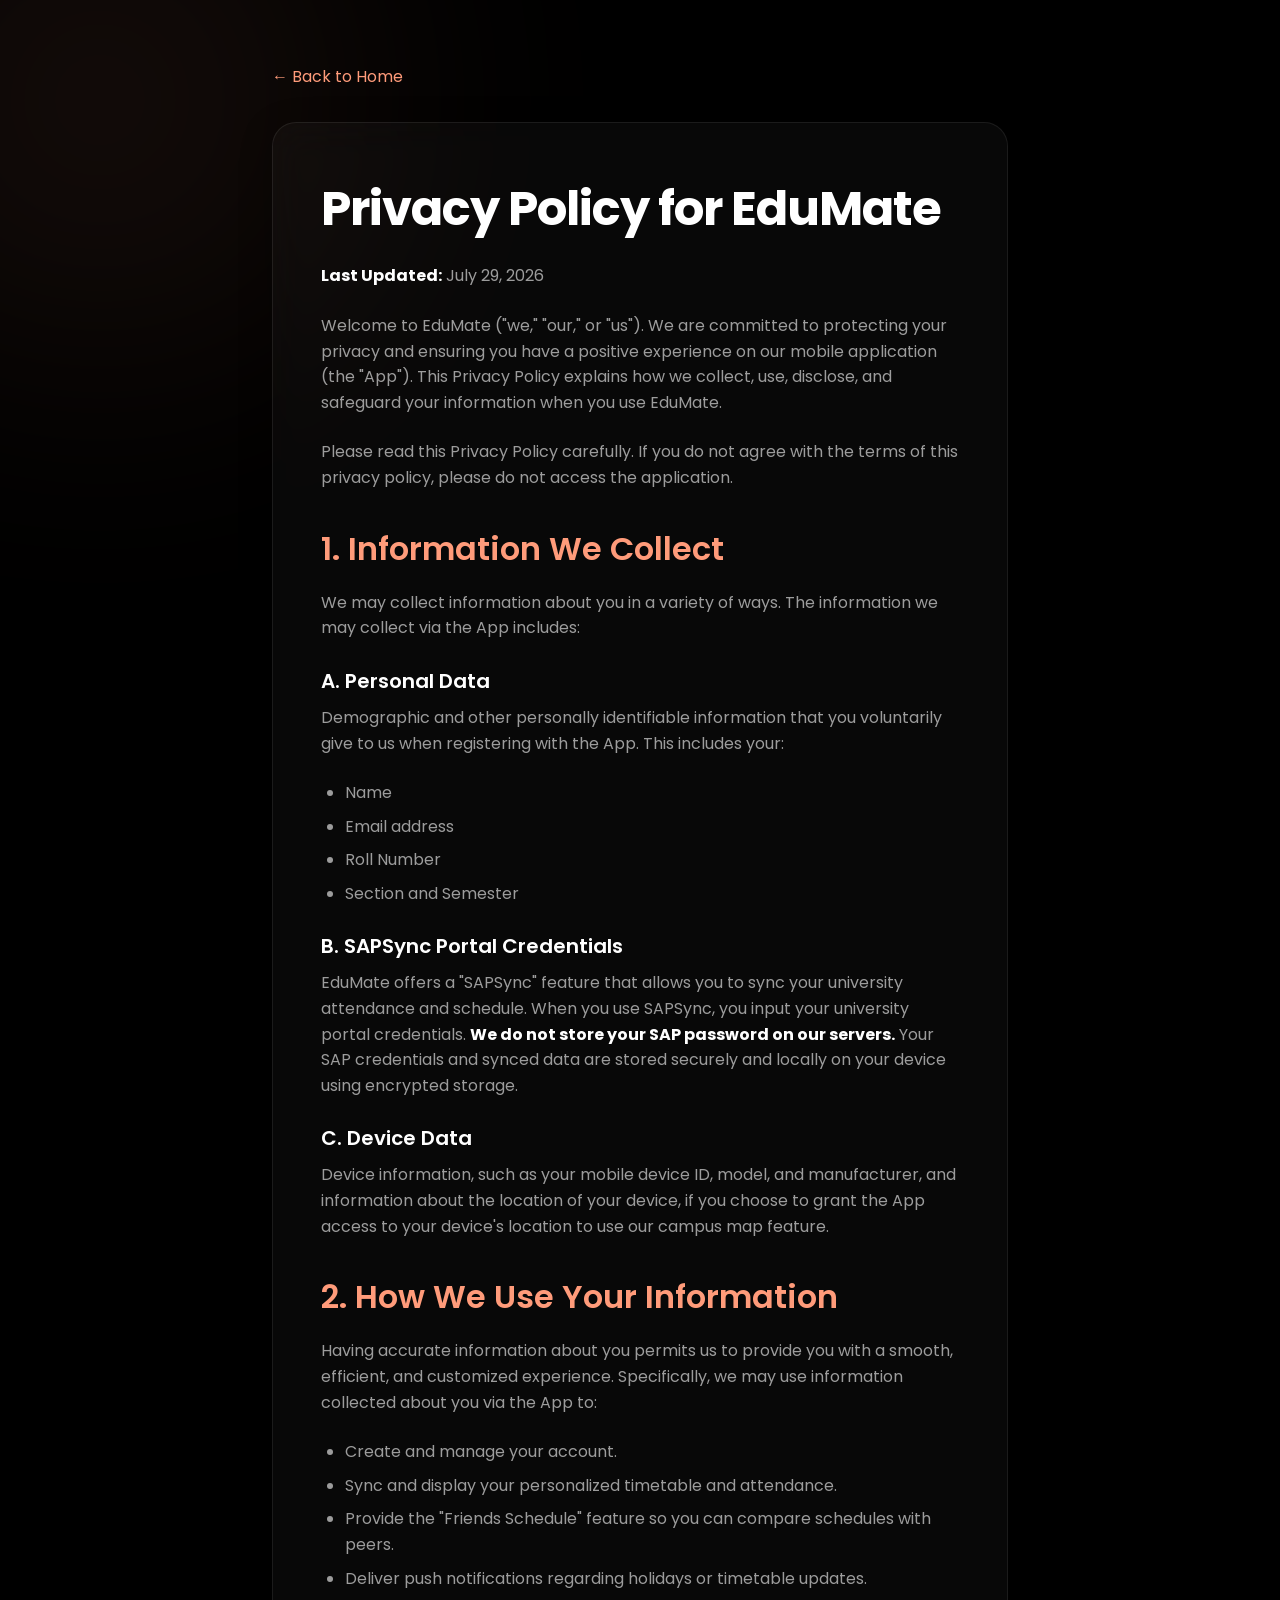
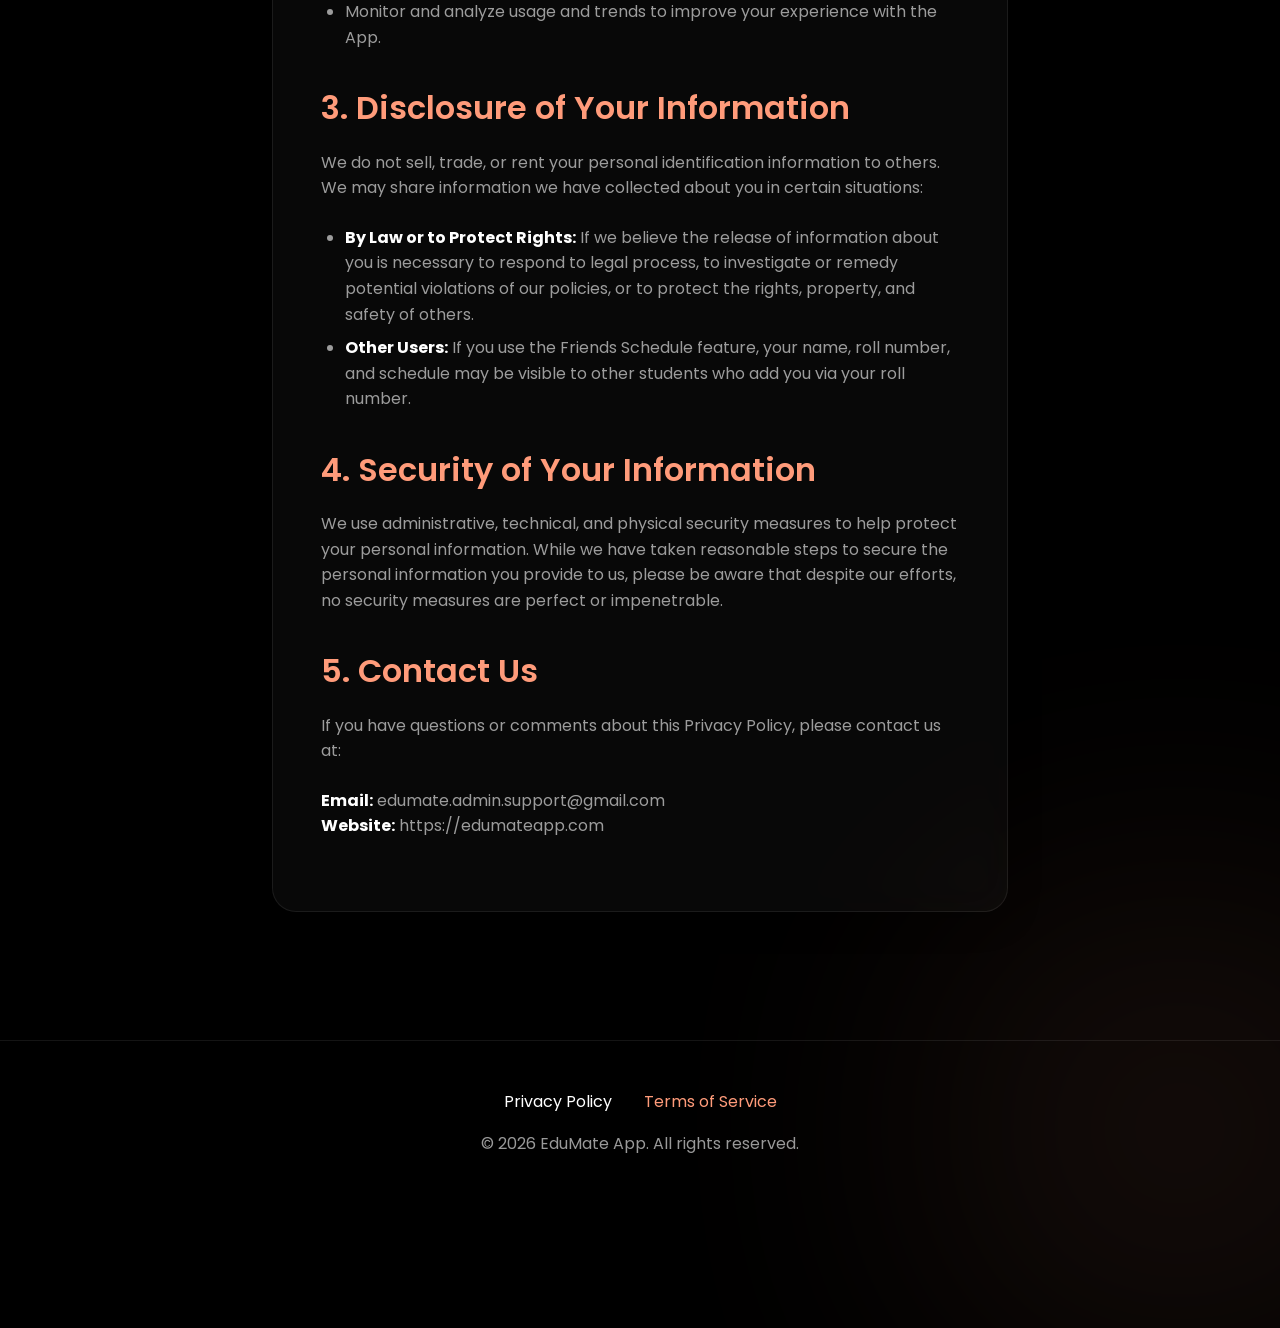
==== privacy-policy.html @ bf4d726e "first commit" ====
<!DOCTYPE html>
<html lang="en">
<head>
    <meta charset="UTF-8">
    <meta name="viewport" content="width=device-width, initial-scale=1.0">
    <title>Privacy Policy | EduMate</title>
    <link rel="stylesheet" href="style.css">
</head>
<body>
    <div class="container">
        <a href="index.html" style="display: inline-block; margin-bottom: 2rem;">&larr; Back to Home</a>
        
        <div class="glass-card policy-content" style="margin-top: 0;">
            <h1>Privacy Policy for EduMate</h1>
            <p><strong>Last Updated:</strong> July 29, 2026</p>

            <p>Welcome to EduMate ("we," "our," or "us"). We are committed to protecting your privacy and ensuring you have a positive experience on our mobile application (the "App"). This Privacy Policy explains how we collect, use, disclose, and safeguard your information when you use EduMate.</p>
            <p>Please read this Privacy Policy carefully. If you do not agree with the terms of this privacy policy, please do not access the application.</p>

            <h2>1. Information We Collect</h2>
            <p>We may collect information about you in a variety of ways. The information we may collect via the App includes:</p>

            <h3>A. Personal Data</h3>
            <p>Demographic and other personally identifiable information that you voluntarily give to us when registering with the App. This includes your:</p>
            <ul>
                <li>Name</li>
                <li>Email address</li>
                <li>Roll Number</li>
                <li>Section and Semester</li>
            </ul>

            <h3>B. SAPSync Portal Credentials</h3>
            <p>EduMate offers a "SAPSync" feature that allows you to sync your university attendance and schedule. When you use SAPSync, you input your university portal credentials. <strong>We do not store your SAP password on our servers.</strong> Your SAP credentials and synced data are stored securely and locally on your device using encrypted storage.</p>

            <h3>C. Device Data</h3>
            <p>Device information, such as your mobile device ID, model, and manufacturer, and information about the location of your device, if you choose to grant the App access to your device's location to use our campus map feature.</p>

            <h2>2. How We Use Your Information</h2>
            <p>Having accurate information about you permits us to provide you with a smooth, efficient, and customized experience. Specifically, we may use information collected about you via the App to:</p>
            <ul>
                <li>Create and manage your account.</li>
                <li>Sync and display your personalized timetable and attendance.</li>
                <li>Provide the "Friends Schedule" feature so you can compare schedules with peers.</li>
                <li>Deliver push notifications regarding holidays or timetable updates.</li>
                <li>Monitor and analyze usage and trends to improve your experience with the App.</li>
            </ul>

            <h2>3. Disclosure of Your Information</h2>
            <p>We do not sell, trade, or rent your personal identification information to others. We may share information we have collected about you in certain situations:</p>
            <ul>
                <li><strong>By Law or to Protect Rights:</strong> If we believe the release of information about you is necessary to respond to legal process, to investigate or remedy potential violations of our policies, or to protect the rights, property, and safety of others.</li>
                <li><strong>Other Users:</strong> If you use the Friends Schedule feature, your name, roll number, and schedule may be visible to other students who add you via your roll number.</li>
            </ul>

            <h2>4. Security of Your Information</h2>
            <p>We use administrative, technical, and physical security measures to help protect your personal information. While we have taken reasonable steps to secure the personal information you provide to us, please be aware that despite our efforts, no security measures are perfect or impenetrable.</p>

            <h2>5. Contact Us</h2>
            <p>If you have questions or comments about this Privacy Policy, please contact us at:</p>
            <p>
                <strong>Email:</strong> edumate.admin.support@gmail.com<br>
                <strong>Website:</strong> https://edumateapp.com
            </p>
        </div>
    </div>

    <footer>
        <div class="footer-links">
            <a href="privacy-policy.html" style="color: #fff;">Privacy Policy</a>
            <a href="terms-of-service.html">Terms of Service</a>
        </div>
        <p>&copy; 2026 EduMate App. All rights reserved.</p>
    </footer>
</body>
</html>
---- style.css ----
@import url('https://fonts.googleapis.com/css2?family=Poppins:wght@300;400;500;600;700&display=swap');

:root {
    --bg-color: #000000;
    --surface-color: #141110;
    --coral: #FF9B7A;
    --coral-dim: rgba(255, 155, 122, 0.15);
    --text-primary: #ffffff;
    --text-secondary: rgba(255, 255, 255, 0.6);
    --glass-bg: rgba(255, 255, 255, 0.03);
    --glass-border: rgba(255, 255, 255, 0.08);
}

* {
    margin: 0;
    padding: 0;
    box-sizing: border-box;
    font-family: 'Poppins', sans-serif;
}

body {
    background-color: var(--bg-color);
    color: var(--text-primary);
    line-height: 1.6;
    overflow-x: hidden;
    position: relative;
}

/* Background Ambient Glows */
body::before, body::after {
    content: '';
    position: absolute;
    width: 400px;
    height: 400px;
    border-radius: 50%;
    background: var(--coral);
    filter: blur(150px);
    opacity: 0.15;
    z-index: -1;
}

body::before {
    top: -100px;
    left: -100px;
}

body::after {
    bottom: -100px;
    right: -100px;
}

/* Typography */
h1 {
    font-size: 3rem;
    font-weight: 700;
    margin-bottom: 1rem;
    letter-spacing: -1px;
}

h2 {
    font-size: 2rem;
    font-weight: 600;
    margin-top: 2rem;
    margin-bottom: 1rem;
    color: var(--coral);
}

h3 {
    font-size: 1.25rem;
    font-weight: 600;
    margin-top: 1.5rem;
    margin-bottom: 0.5rem;
}

p {
    color: var(--text-secondary);
    margin-bottom: 1.5rem;
}

a {
    color: var(--coral);
    text-decoration: none;
    transition: all 0.3s ease;
}

a:hover {
    color: #fff;
}

/* Layout */
.container {
    max-width: 800px;
    margin: 0 auto;
    padding: 4rem 2rem;
}

.landing-container {
    max-width: 1200px;
    min-height: 100vh;
    display: flex;
    flex-direction: column;
    justify-content: center;
    align-items: center;
    text-align: center;
    margin: 0 auto;
    padding: 2rem;
}

/* Glassmorphism Card */
.glass-card {
    background: var(--glass-bg);
    backdrop-filter: blur(20px);
    -webkit-backdrop-filter: blur(20px);
    border: 1px solid var(--glass-border);
    border-radius: 24px;
    padding: 3rem;
    margin-top: 2rem;
    box-shadow: 0 8px 32px 0 rgba(0, 0, 0, 0.3);
}

/* Buttons */
.btn {
    display: inline-block;
    background: var(--coral);
    color: #000;
    font-weight: 600;
    padding: 1rem 2.5rem;
    border-radius: 12px;
    border: none;
    cursor: pointer;
    transition: transform 0.3s ease, box-shadow 0.3s ease;
    margin-top: 1rem;
}

.btn:hover {
    transform: translateY(-2px);
    box-shadow: 0 10px 20px rgba(255, 155, 122, 0.2);
    color: #000;
}

.btn-outline {
    background: transparent;
    color: var(--coral);
    border: 1px solid var(--coral);
    margin-left: 1rem;
}

.btn-outline:hover {
    background: var(--coral-dim);
    color: var(--coral);
}

/* Footer */
footer {
    text-align: center;
    padding: 3rem 0;
    margin-top: 4rem;
    border-top: 1px solid var(--glass-border);
}

.footer-links {
    display: flex;
    justify-content: center;
    gap: 2rem;
    margin-bottom: 1rem;
}

/* Markdown specific styling for policies */
.policy-content ul, .policy-content ol {
    margin-bottom: 1.5rem;
    padding-left: 1.5rem;
    color: var(--text-secondary);
}

.policy-content li {
    margin-bottom: 0.5rem;
}

.policy-content strong {
    color: var(--text-primary);
}

@media (max-width: 768px) {
    h1 { font-size: 2.5rem; }
    .glass-card { padding: 2rem; }
}
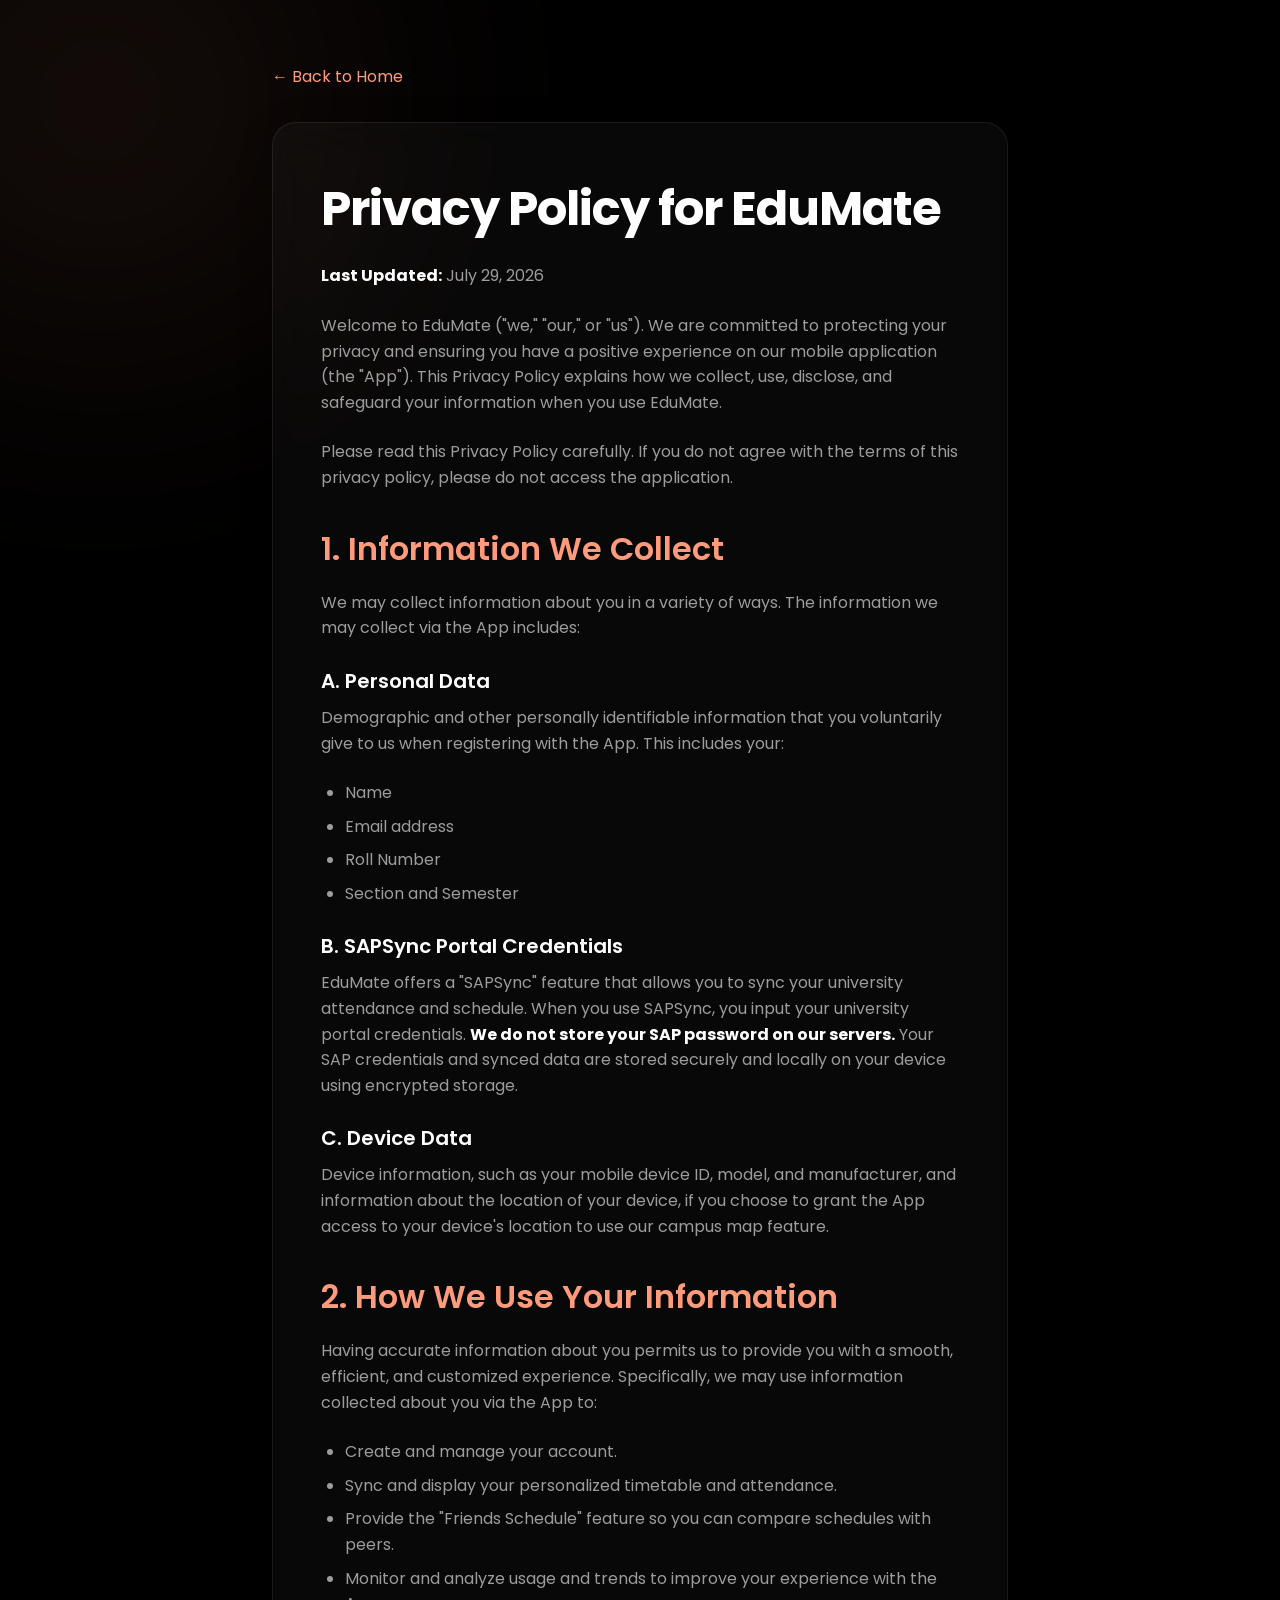
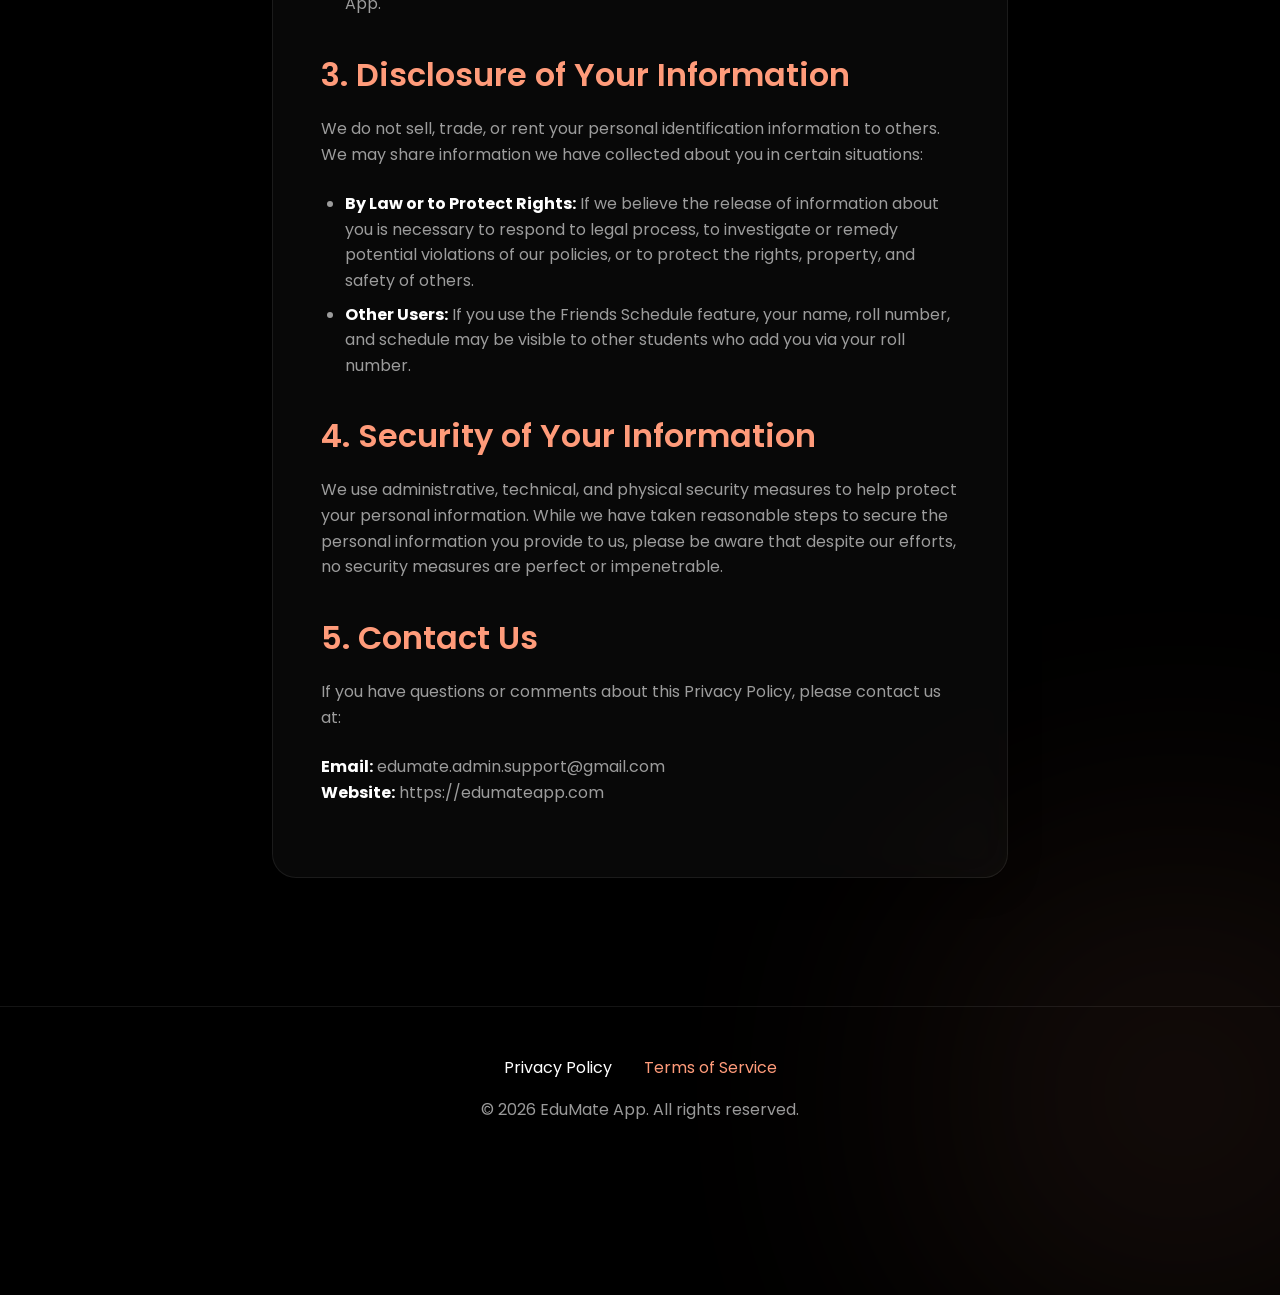
==== commit 1ef290fd: "About SapSync" ====
--- a/privacy-policy.html
+++ b/privacy-policy.html
@@ -41,7 +41,6 @@
                 <li>Create and manage your account.</li>
                 <li>Sync and display your personalized timetable and attendance.</li>
                 <li>Provide the "Friends Schedule" feature so you can compare schedules with peers.</li>
-                <li>Deliver push notifications regarding holidays or timetable updates.</li>
                 <li>Monitor and analyze usage and trends to improve your experience with the App.</li>
             </ul>
 
--- a/style.css
+++ b/style.css
@@ -24,6 +24,8 @@
     line-height: 1.6;
     overflow-x: hidden;
     position: relative;
+    word-wrap: break-word;
+    overflow-wrap: break-word;
 }
 
 /* Background Ambient Glows */
@@ -183,4 +185,51 @@
 @media (max-width: 768px) {
     h1 { font-size: 2.5rem; }
     .glass-card { padding: 2rem; }
-}
+    .features-grid { grid-template-columns: 1fr; }
+}
+
+/* Features Grid */
+.features-grid {
+    display: grid;
+    grid-template-columns: repeat(auto-fit, minmax(300px, 1fr));
+    gap: 2rem;
+    margin-top: 2rem;
+    margin-bottom: 4rem;
+    width: 100%;
+}
+
+.feature-card {
+    padding: 2rem;
+    margin-top: 0;
+    text-align: left;
+    transition: transform 0.3s ease, box-shadow 0.3s ease, border-color 0.3s ease;
+    display: flex;
+    flex-direction: column;
+}
+
+.feature-card:hover {
+    transform: translateY(-5px);
+    box-shadow: 0 15px 40px rgba(0, 0, 0, 0.4);
+    border-color: var(--coral);
+}
+
+.feature-card h3 {
+    margin-top: 0;
+    color: #fff;
+    display: flex;
+    align-items: center;
+    gap: 10px;
+}
+
+.feature-link {
+    margin-top: auto;
+    font-weight: 500;
+    display: inline-block;
+    color: var(--coral);
+    transition: transform 0.3s ease, color 0.3s ease;
+}
+
+.feature-link:hover {
+    color: #fff;
+    transform: translateX(5px);
+}
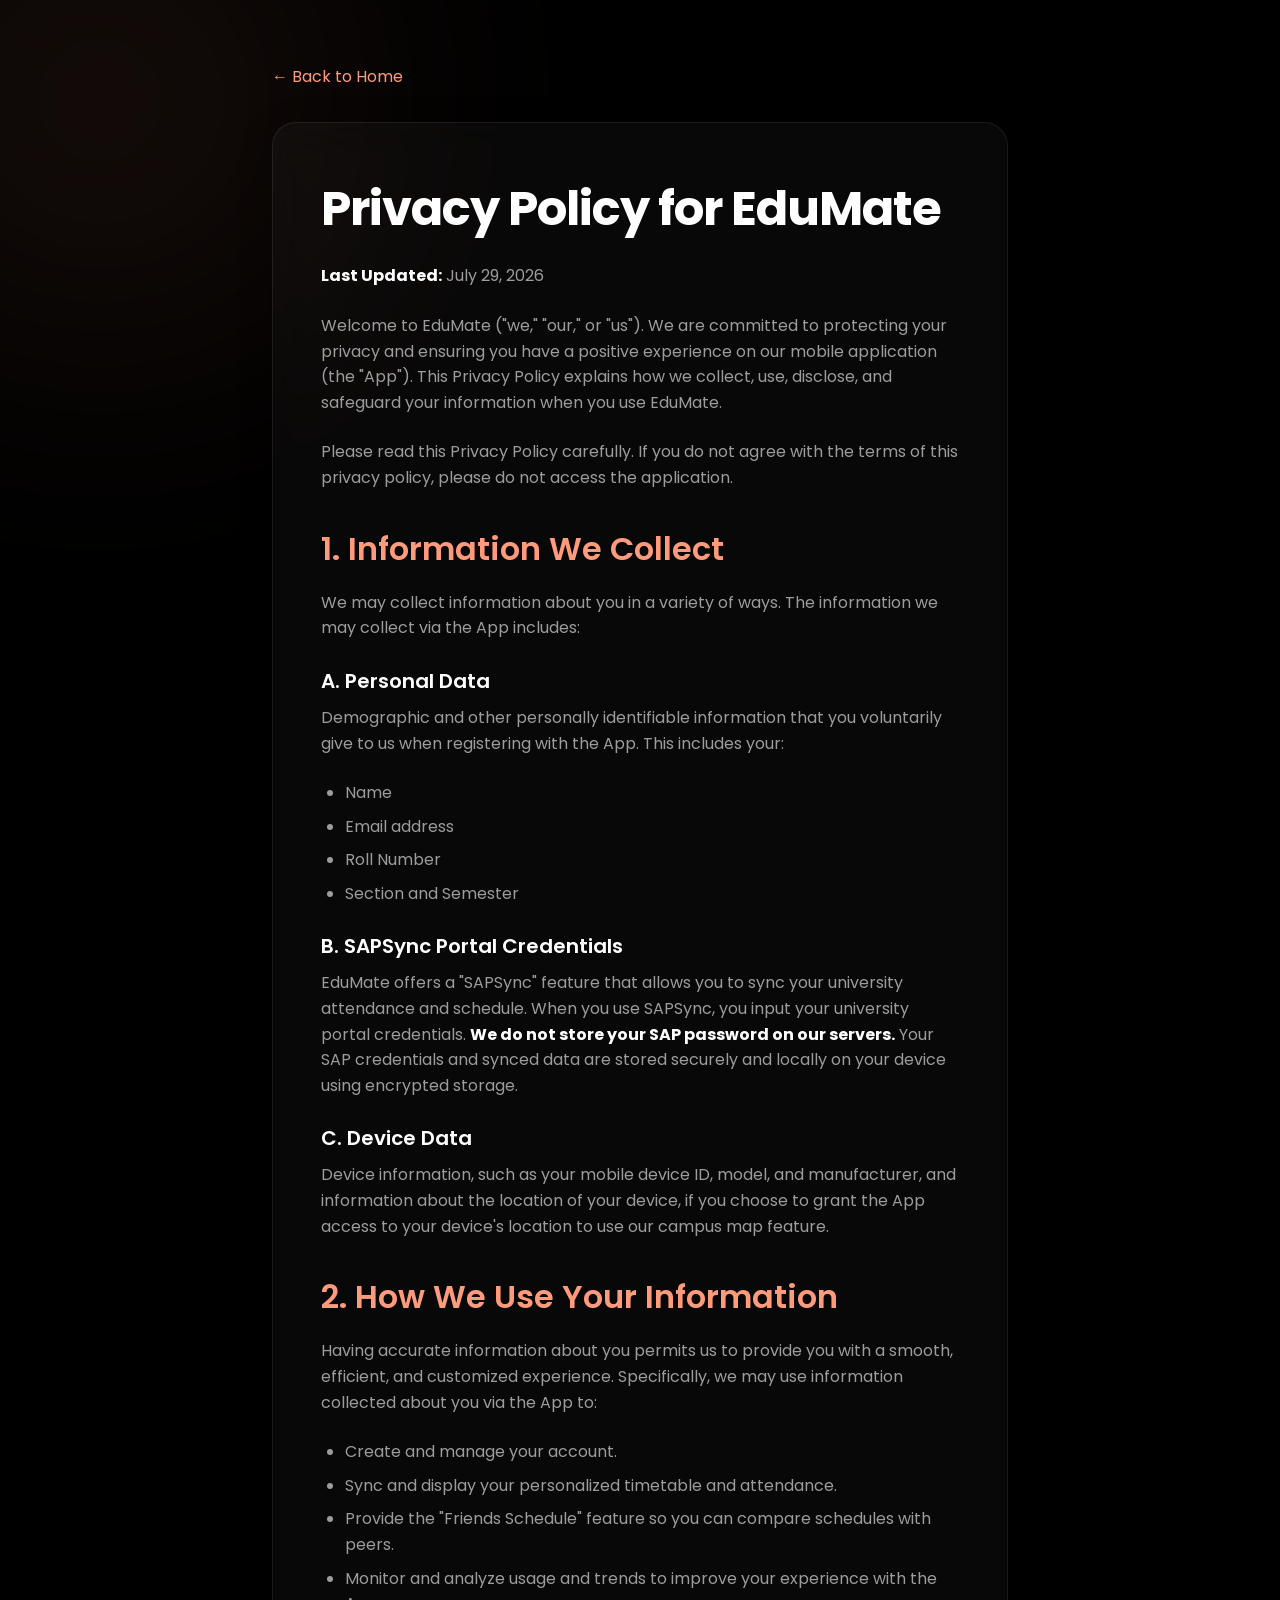
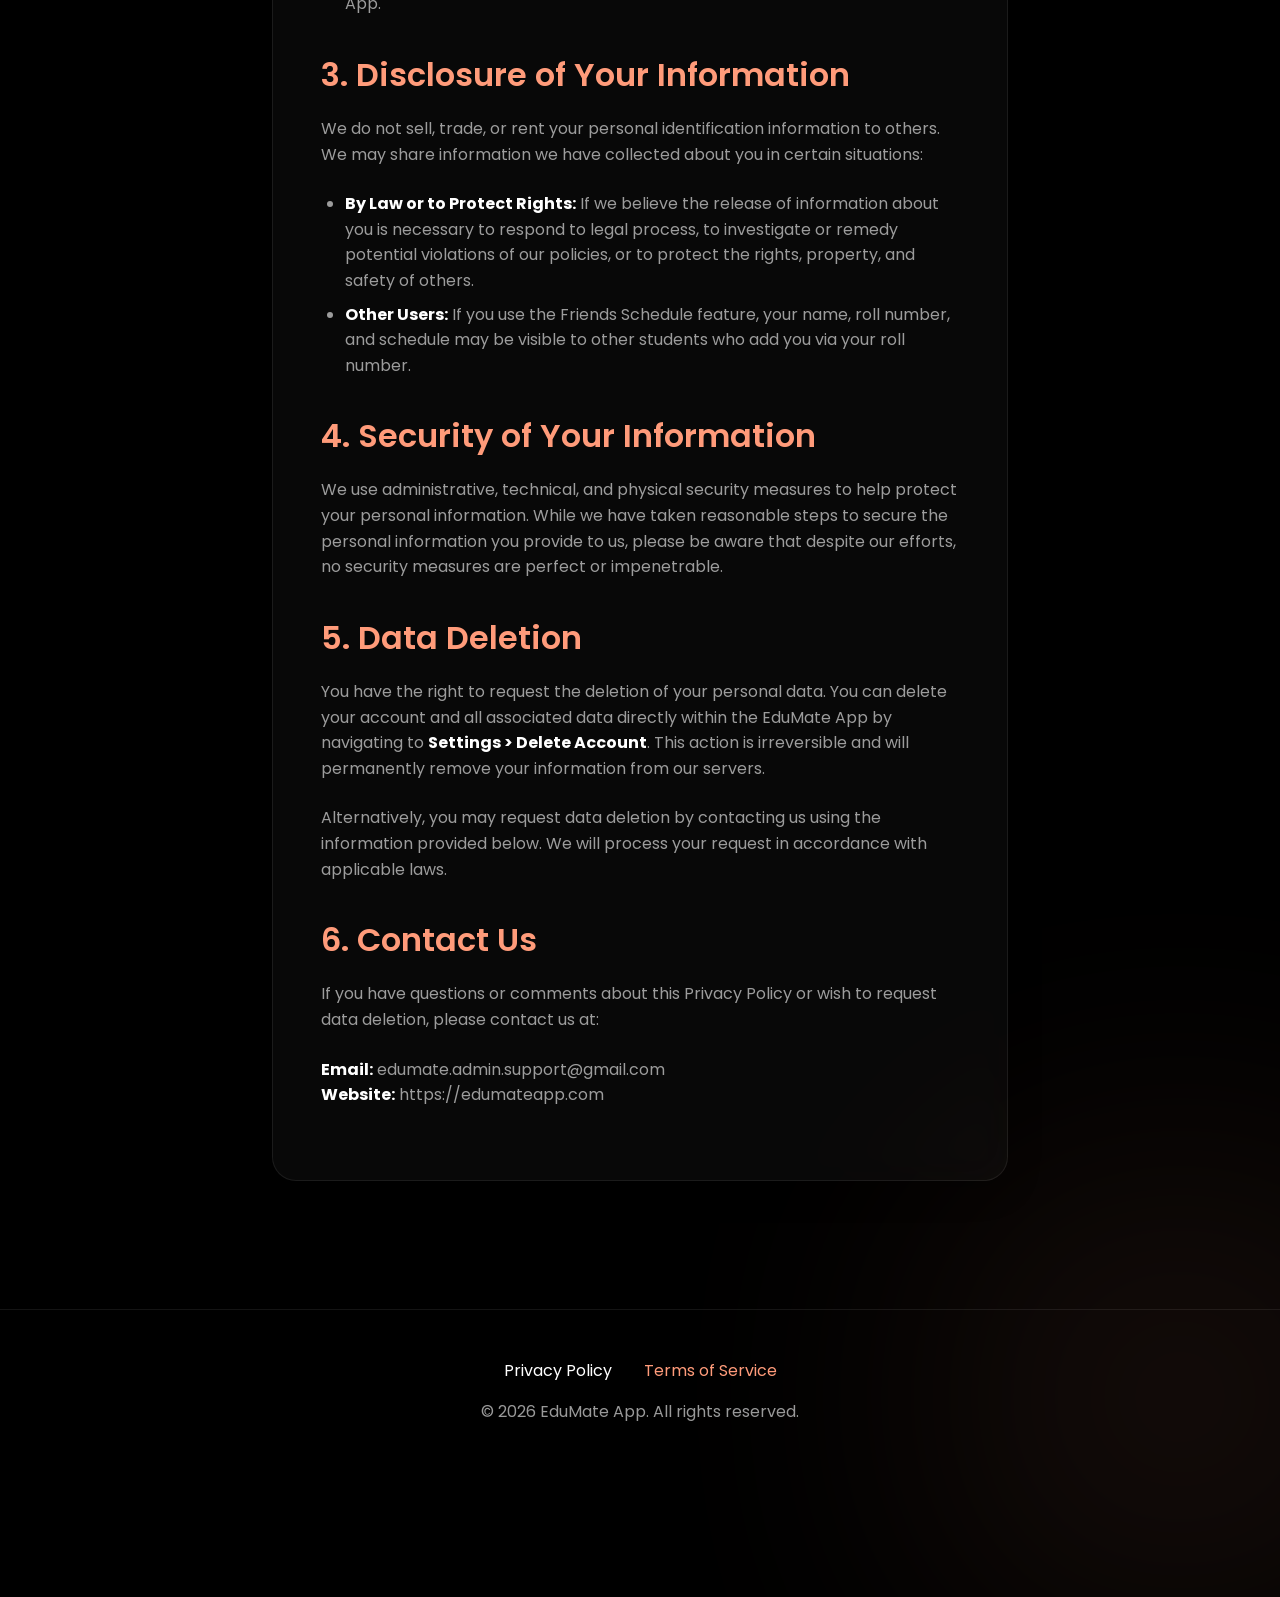
==== commit 80e3b2ce: "Delete Data" ====
--- a/privacy-policy.html
+++ b/privacy-policy.html
@@ -54,8 +54,12 @@
             <h2>4. Security of Your Information</h2>
             <p>We use administrative, technical, and physical security measures to help protect your personal information. While we have taken reasonable steps to secure the personal information you provide to us, please be aware that despite our efforts, no security measures are perfect or impenetrable.</p>
 
-            <h2>5. Contact Us</h2>
-            <p>If you have questions or comments about this Privacy Policy, please contact us at:</p>
+            <h2>5. Data Deletion</h2>
+            <p>You have the right to request the deletion of your personal data. You can delete your account and all associated data directly within the EduMate App by navigating to <strong>Settings &gt; Delete Account</strong>. This action is irreversible and will permanently remove your information from our servers.</p>
+            <p>Alternatively, you may request data deletion by contacting us using the information provided below. We will process your request in accordance with applicable laws.</p>
+
+            <h2>6. Contact Us</h2>
+            <p>If you have questions or comments about this Privacy Policy or wish to request data deletion, please contact us at:</p>
             <p>
                 <strong>Email:</strong> edumate.admin.support@gmail.com<br>
                 <strong>Website:</strong> https://edumateapp.com
